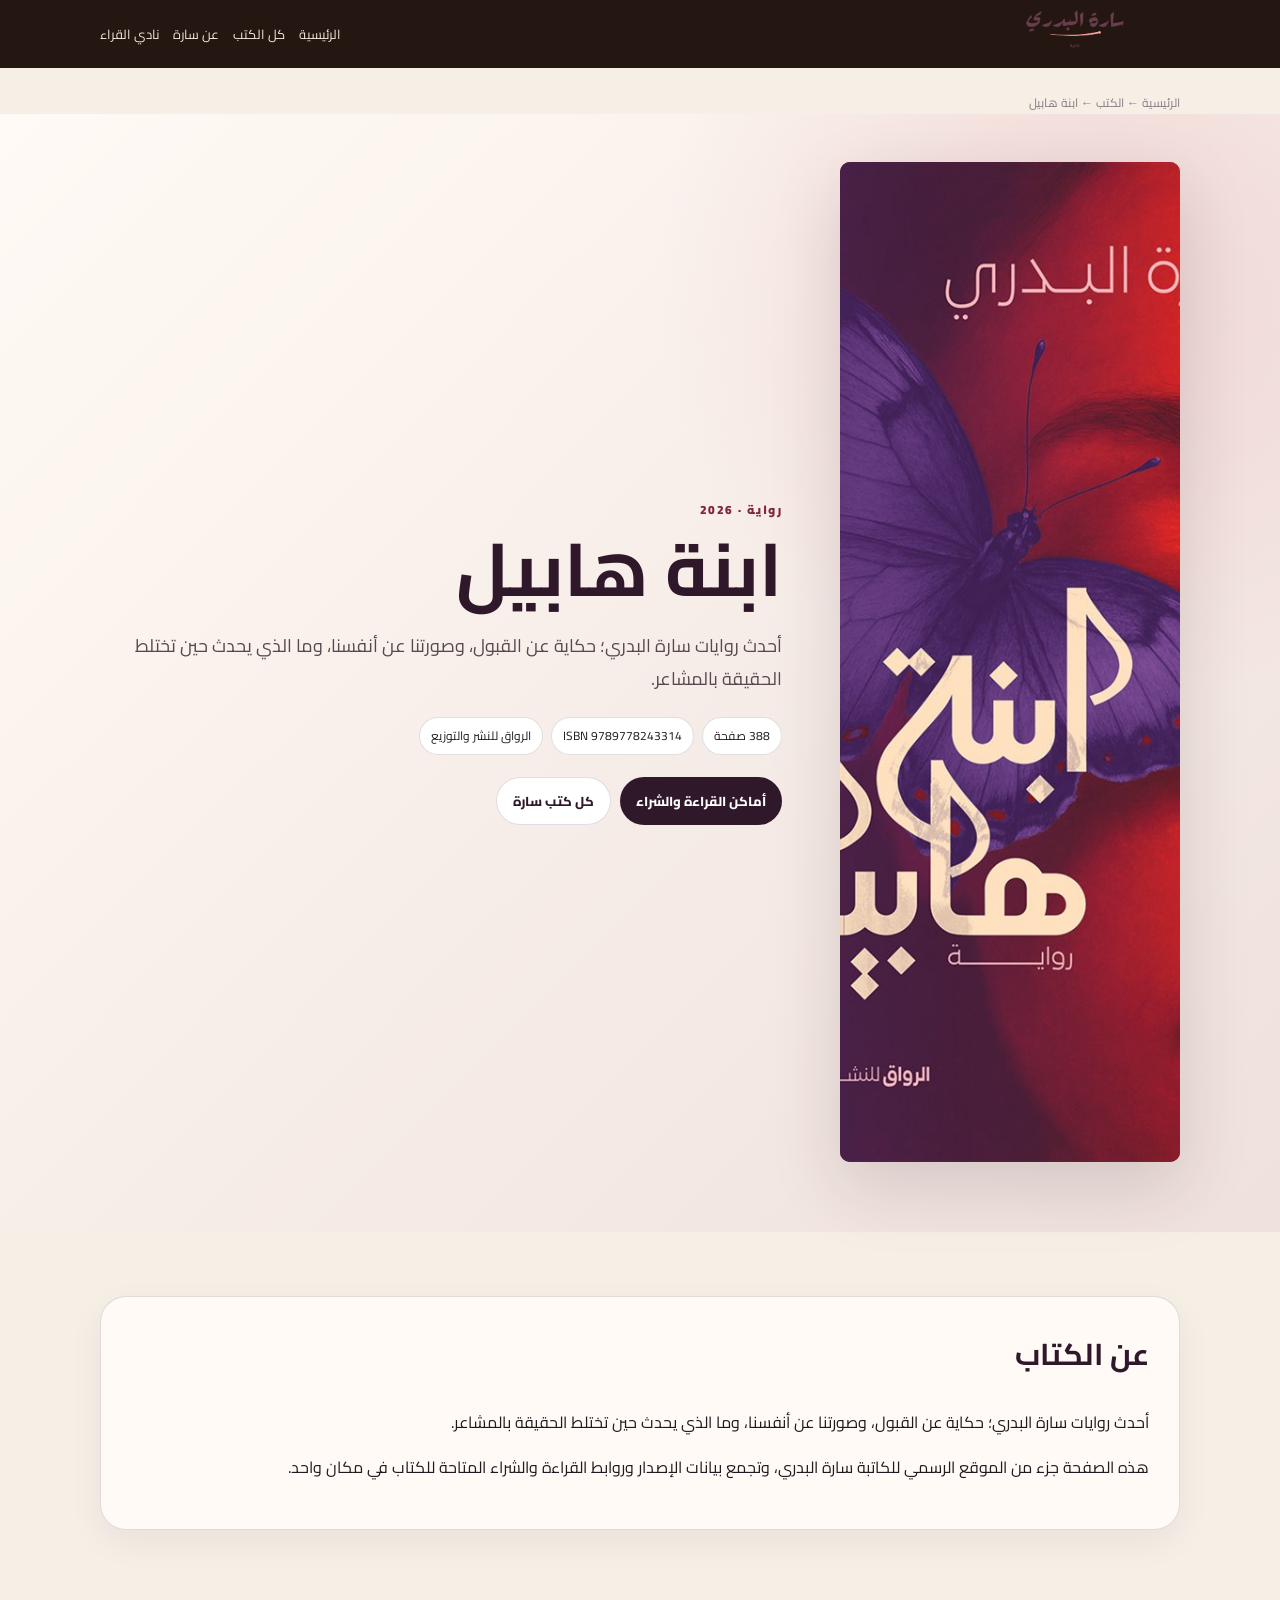
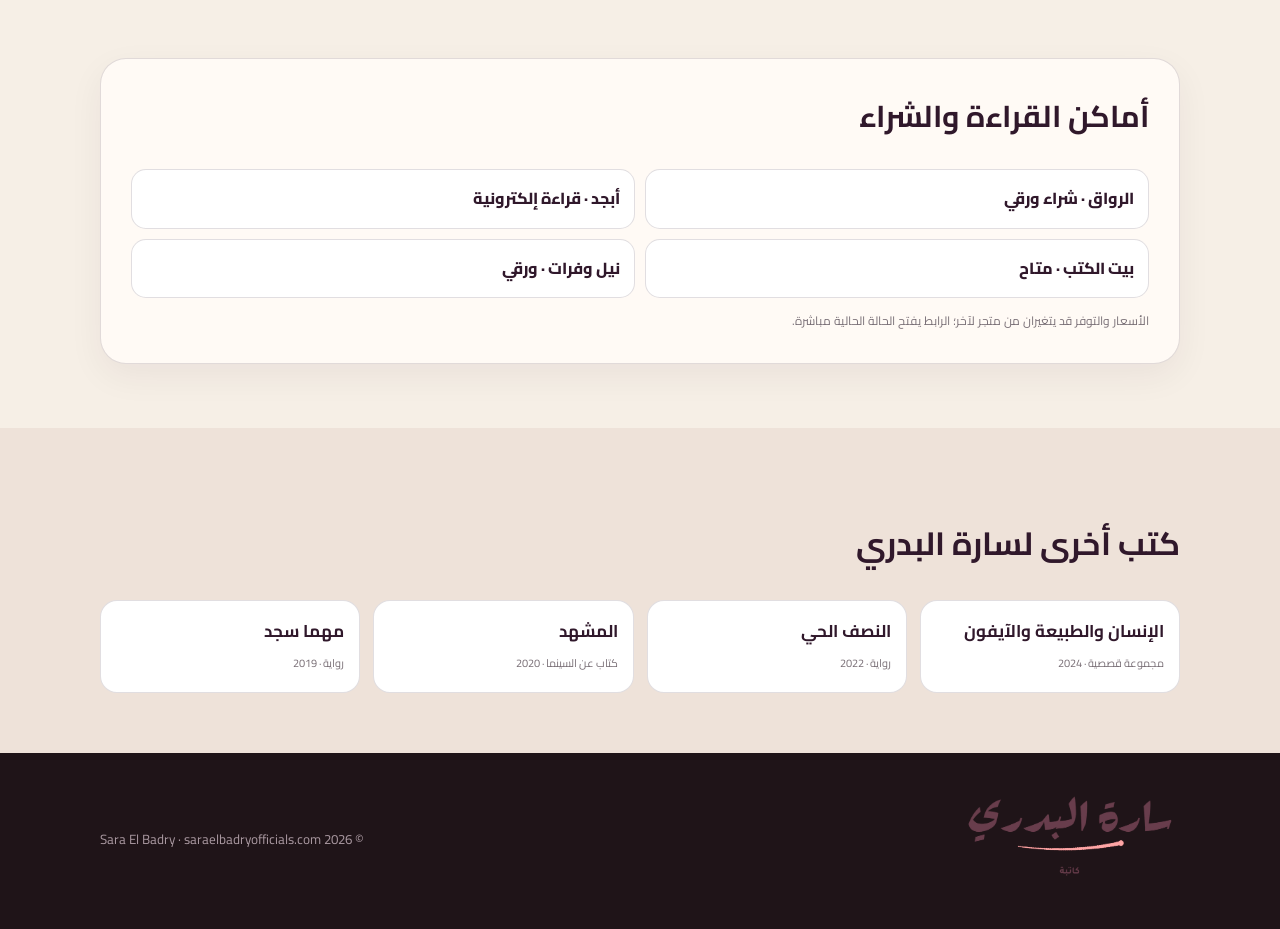
==== books/ibnat-habil/index.html @ 6eb7c905 "SEO structure v1 - book pages and metadata SEO structure v1 - book pages and metadata" ====
<!doctype html>
<html lang="ar" dir="rtl">
<head>
<meta charset="utf-8">
<meta name="viewport" content="width=device-width,initial-scale=1">
<meta name="theme-color" content="#30182b">
<meta name="robots" content="index,follow,max-image-preview:large">
<meta name="author" content="سارة البدري">
<meta name="description" content="رواية ابنة هابيل لسارة البدري، إصدار 2026. تعرّف على فكرة الرواية وبيانات الإصدار وأماكن القراءة والشراء من الموقع الرسمي للكاتبة.">
<link rel="canonical" href="https://saraelbadryofficials.com/books/ibnat-habil/">
<link rel="alternate" hreflang="ar" href="https://saraelbadryofficials.com/books/ibnat-habil/">
<link rel="icon" href="../../assets/favicon.png" type="image/png">
<meta property="og:type" content="book">
<meta property="og:locale" content="ar_AR">
<meta property="og:title" content="ابنة هابيل | سارة البدري — الموقع الرسمي">
<meta property="og:description" content="رواية ابنة هابيل لسارة البدري، إصدار 2026. تعرّف على فكرة الرواية وبيانات الإصدار وأماكن القراءة والشراء من الموقع الرسمي للكاتبة.">
<meta property="og:url" content="https://saraelbadryofficials.com/books/ibnat-habil/">
<meta property="og:site_name" content="Sara El Badry Official">
<meta property="og:image" content="https://saraelbadryofficials.com/assets/covers/ibnat-habil.jpg">
<meta name="twitter:card" content="summary_large_image">
<meta name="twitter:title" content="ابنة هابيل | سارة البدري — الموقع الرسمي">
<meta name="twitter:description" content="رواية ابنة هابيل لسارة البدري، إصدار 2026. تعرّف على فكرة الرواية وبيانات الإصدار وأماكن القراءة والشراء من الموقع الرسمي للكاتبة.">
<meta name="twitter:image" content="https://saraelbadryofficials.com/assets/covers/ibnat-habil.jpg">
<title>ابنة هابيل | سارة البدري — الموقع الرسمي</title>
<script src="../../config.js"></script>
<link rel="preconnect" href="https://fonts.googleapis.com">
<link rel="preconnect" href="https://fonts.gstatic.com" crossorigin>
<link href="https://fonts.googleapis.com/css2?family=Cairo:wght@400;500;600;700;800;900&display=swap" rel="stylesheet">
<link rel="stylesheet" href="../../assets/seo-book.css">
<script type="application/ld+json">
{
  "@context": "https://schema.org",
  "@graph": [
    {
      "@type": "Book",
      "@id": "https://saraelbadryofficials.com/books/ibnat-habil/#book",
      "name": "ابنة هابيل",
      "url": "https://saraelbadryofficials.com/books/ibnat-habil/",
      "image": "https://saraelbadryofficials.com/assets/covers/ibnat-habil.jpg",
      "inLanguage": "ar",
      "isbn": "9789778243314",
      "numberOfPages": 388,
      "datePublished": "2026",
      "description": "أحدث روايات سارة البدري؛ حكاية عن القبول، وصورتنا عن أنفسنا، وما الذي يحدث حين تختلط الحقيقة بالمشاعر.",
      "author": {
        "@type": "Person",
        "@id": "https://saraelbadryofficials.com/#sara-el-badry",
        "name": "سارة البدري"
      },
      "publisher": {
        "@type": "Organization",
        "name": "الرواق للنشر والتوزيع"
      }
    },
    {
      "@type": "BreadcrumbList",
      "itemListElement": [
        {
          "@type": "ListItem",
          "position": 1,
          "name": "سارة البدري",
          "item": "https://saraelbadryofficials.com/"
        },
        {
          "@type": "ListItem",
          "position": 2,
          "name": "الكتب",
          "item": "https://saraelbadryofficials.com/#books"
        },
        {
          "@type": "ListItem",
          "position": 3,
          "name": "ابنة هابيل",
          "item": "https://saraelbadryofficials.com/books/ibnat-habil/"
        }
      ]
    }
  ]
}
</script>
</head>
<body data-book-id="ibnat-habil" data-book-name="ابنة هابيل" data-book-year="2026" data-book-type="رواية">
<header class="top">
  <div class="container nav">
    <a href="../../"><img src="../../assets/logo.png" alt="سارة البدري"></a>
    <nav class="nav-links" aria-label="التنقل">
      <a href="../../">الرئيسية</a>
      <a href="../../#books">كل الكتب</a>
      <a href="../../#about">عن سارة</a>
      <a href="../../#club">نادي القراء</a>
    </nav>
  </div>
</header>

<div class="container crumbs"><a href="../../">الرئيسية</a> ← <a href="../../#books">الكتب</a> ← ابنة هابيل</div>

<main>
<section class="hero">
  <div class="container hero-grid">
    <div class="cover"><img src="../../assets/covers/ibnat-habil.jpg" alt="غلاف ابنة هابيل" width="720" height="1000"></div>
    <div>
      <div class="kicker">رواية · 2026</div>
      <h1>ابنة هابيل</h1>
      <p class="lead">أحدث روايات سارة البدري؛ حكاية عن القبول، وصورتنا عن أنفسنا، وما الذي يحدث حين تختلط الحقيقة بالمشاعر.</p>
      <div class="chips">
        <span class="chip">388 صفحة</span>
        <span class="chip">ISBN 9789778243314</span>
        <span class="chip">الرواق للنشر والتوزيع</span>
      </div>
      <div class="actions">
        <a class="btn primary" href="#buy">أماكن القراءة والشراء</a>
        <a class="btn secondary" href="../../#books">كل كتب سارة</a>
      </div>
    </div>
  </div>
</section>

<section class="content">
  <div class="container">
    <article class="panel">
      <h2>عن الكتاب</h2>
      <p>أحدث روايات سارة البدري؛ حكاية عن القبول، وصورتنا عن أنفسنا، وما الذي يحدث حين تختلط الحقيقة بالمشاعر.</p>
      <p>هذه الصفحة جزء من الموقع الرسمي للكاتبة سارة البدري، وتجمع بيانات الإصدار وروابط القراءة والشراء المتاحة للكتاب في مكان واحد.</p>
    </article>
  </div>
</section>

<section class="content" id="buy">
  <div class="container">
    <div class="panel">
      <h2>أماكن القراءة والشراء</h2>
      <div class="buy-grid">
        <a class="buy-link" href="https://alrewaqpublishing.com/product/%D8%A7%D8%A8%D9%86%D8%A9-%D9%87%D8%A7%D8%A8%D9%8A%D9%84/" target="_blank" rel="noopener" data-buy-channel="الرواق · شراء ورقي">الرواق · شراء ورقي</a>
<a class="buy-link" href="https://www.abjjad.com/book/1034086383618/%D8%A7%D8%A8%D9%86%D8%A9-%D9%87%D8%A7%D8%A8%D9%8A%D9%84/1033785737218" target="_blank" rel="noopener" data-buy-channel="أبجد · قراءة إلكترونية">أبجد · قراءة إلكترونية</a>
<a class="buy-link" href="https://www.thebookhome.com/product/index/79127/%D8%A7%D8%A8%D9%86%D8%A9-%D9%87%D8%A7%D8%A8%D9%8A%D9%84" target="_blank" rel="noopener" data-buy-channel="بيت الكتب · متاح">بيت الكتب · متاح</a>
<a class="buy-link" href="https://www.neelwafurat.com/itempage.aspx?id=egb320247-5341404&amp;search=books" target="_blank" rel="noopener" data-buy-channel="نيل وفرات · ورقي">نيل وفرات · ورقي</a>
      </div>
      <p style="font-size:12px;color:#796f76;margin-bottom:0">الأسعار والتوفر قد يتغيران من متجر لآخر؛ الرابط يفتح الحالة الحالية مباشرة.</p>
    </div>
  </div>
</section>

<section class="related">
  <div class="container">
    <h2>كتب أخرى لسارة البدري</h2>
    <div class="related-grid">
      <a class="related-card" href="../insan-tabia-iphone/"><b>الإنسان والطبيعة والآيفون</b><span>مجموعة قصصية · 2024</span></a>
<a class="related-card" href="../nesf-hay/"><b>النصف الحي</b><span>رواية · 2022</span></a>
<a class="related-card" href="../al-mashhad/"><b>المشهد</b><span>كتاب عن السينما · 2020</span></a>
<a class="related-card" href="../mahma-sajad/"><b>مهما سجد</b><span>رواية · 2019</span></a>
    </div>
  </div>
</section>
</main>

<footer>
  <div class="container footer">
    <a href="../../"><img src="../../assets/logo.png" alt="سارة البدري"></a>
    <small>© 2026 Sara El Badry · saraelbadryofficials.com</small>
  </div>
</footer>
<script src="../../assets/seo-book.js"></script>
</body>
</html>
---- assets/seo-book.css ----
:root{
 --ink:#20191f;--cream:#f6efe6;--cream2:#fffaf5;--plum:#30182b;--wine:#7f263d;
 --rose:#c33c52;--gold:#c9a768;--muted:#796f76;--line:rgba(48,24,43,.14);
 --shadow:0 25px 70px rgba(48,24,43,.15)
}
*{box-sizing:border-box}
html{scroll-behavior:smooth}
body{margin:0;background:var(--cream);color:var(--ink);font-family:'Cairo',Tahoma,Arial,sans-serif;line-height:1.85}
a{color:inherit;text-decoration:none}
img{max-width:100%}
.container{width:min(1080px,calc(100% - 30px));margin:auto}
.top{background:#241610;color:#fff}
.nav{min-height:68px;display:flex;align-items:center;justify-content:space-between;gap:18px}
.nav img{width:210px;max-height:46px;object-fit:contain;filter:brightness(1.8)}
.nav-links{display:flex;gap:14px;flex-wrap:wrap;font-size:13px}
.nav-links a{color:#f5e9dc}
.crumbs{font-size:12px;color:#8a7a84;padding:24px 0 0}
.hero{padding:48px 0 70px;background:
 radial-gradient(circle at 85% 15%,rgba(195,60,82,.13),transparent 30%),
 linear-gradient(135deg,#fffaf5,#efe1dc)}
.hero-grid{display:grid;grid-template-columns:340px 1fr;gap:58px;align-items:center}
.cover{border-radius:10px;overflow:hidden;box-shadow:var(--shadow);background:#5d2947}
.cover img{width:100%;display:block;aspect-ratio:.72;object-fit:cover}
.kicker{font-size:12px;color:var(--wine);font-weight:900;letter-spacing:.12em}
h1{font-size:clamp(42px,7vw,74px);line-height:1.1;color:var(--plum);margin:8px 0 15px}
.lead{font-size:18px;color:#554950;max-width:680px}
.chips{display:flex;gap:8px;flex-wrap:wrap;margin:22px 0}
.chip{border:1px solid var(--line);background:#fff;padding:7px 11px;border-radius:999px;font-size:12px}
.actions{display:flex;gap:9px;flex-wrap:wrap;margin-top:22px}
.btn{display:inline-flex;align-items:center;justify-content:center;padding:11px 16px;border-radius:999px;font-weight:800;font-size:13px}
.primary{background:var(--plum);color:#fff}
.secondary{background:#fff;border:1px solid var(--line);color:var(--plum)}
main section.content{padding:64px 0}
.panel{background:#fffaf5;border:1px solid var(--line);border-radius:26px;padding:30px;box-shadow:0 12px 35px rgba(48,24,43,.06)}
.panel h2{font-size:30px;color:var(--plum);margin-top:0}
.buy-grid{display:grid;grid-template-columns:repeat(2,1fr);gap:10px}
.buy-link{border:1px solid var(--line);background:#fff;padding:14px;border-radius:15px;font-weight:800;color:var(--plum)}
.buy-link:hover{transform:translateY(-2px)}
.related{padding:60px 0;background:#eee2d9}
.related h2{color:var(--plum);font-size:32px}
.related-grid{display:grid;grid-template-columns:repeat(4,1fr);gap:13px}
.related-card{background:#fff;border:1px solid var(--line);border-radius:17px;padding:15px}
.related-card b{display:block;color:var(--plum);font-size:17px}
.related-card span{font-size:11px;color:var(--muted)}
footer{background:#1f1418;color:#eee1e6;padding:35px 0}
.footer{display:flex;align-items:center;justify-content:space-between;gap:22px;flex-wrap:wrap}
.footer img{width:220px;filter:brightness(1.8)}
.footer small{color:#a998a0}
@media(max-width:820px){
 .hero-grid{grid-template-columns:1fr}.cover{width:min(300px,80%);margin:auto}
 .related-grid{grid-template-columns:1fr 1fr}.buy-grid{grid-template-columns:1fr}
}
@media(max-width:520px){
 .nav{align-items:flex-start;padding:12px 0}.nav-links{justify-content:flex-end}
 .related-grid{grid-template-columns:1fr}
 .hero{padding-top:30px}.panel{padding:22px}
}
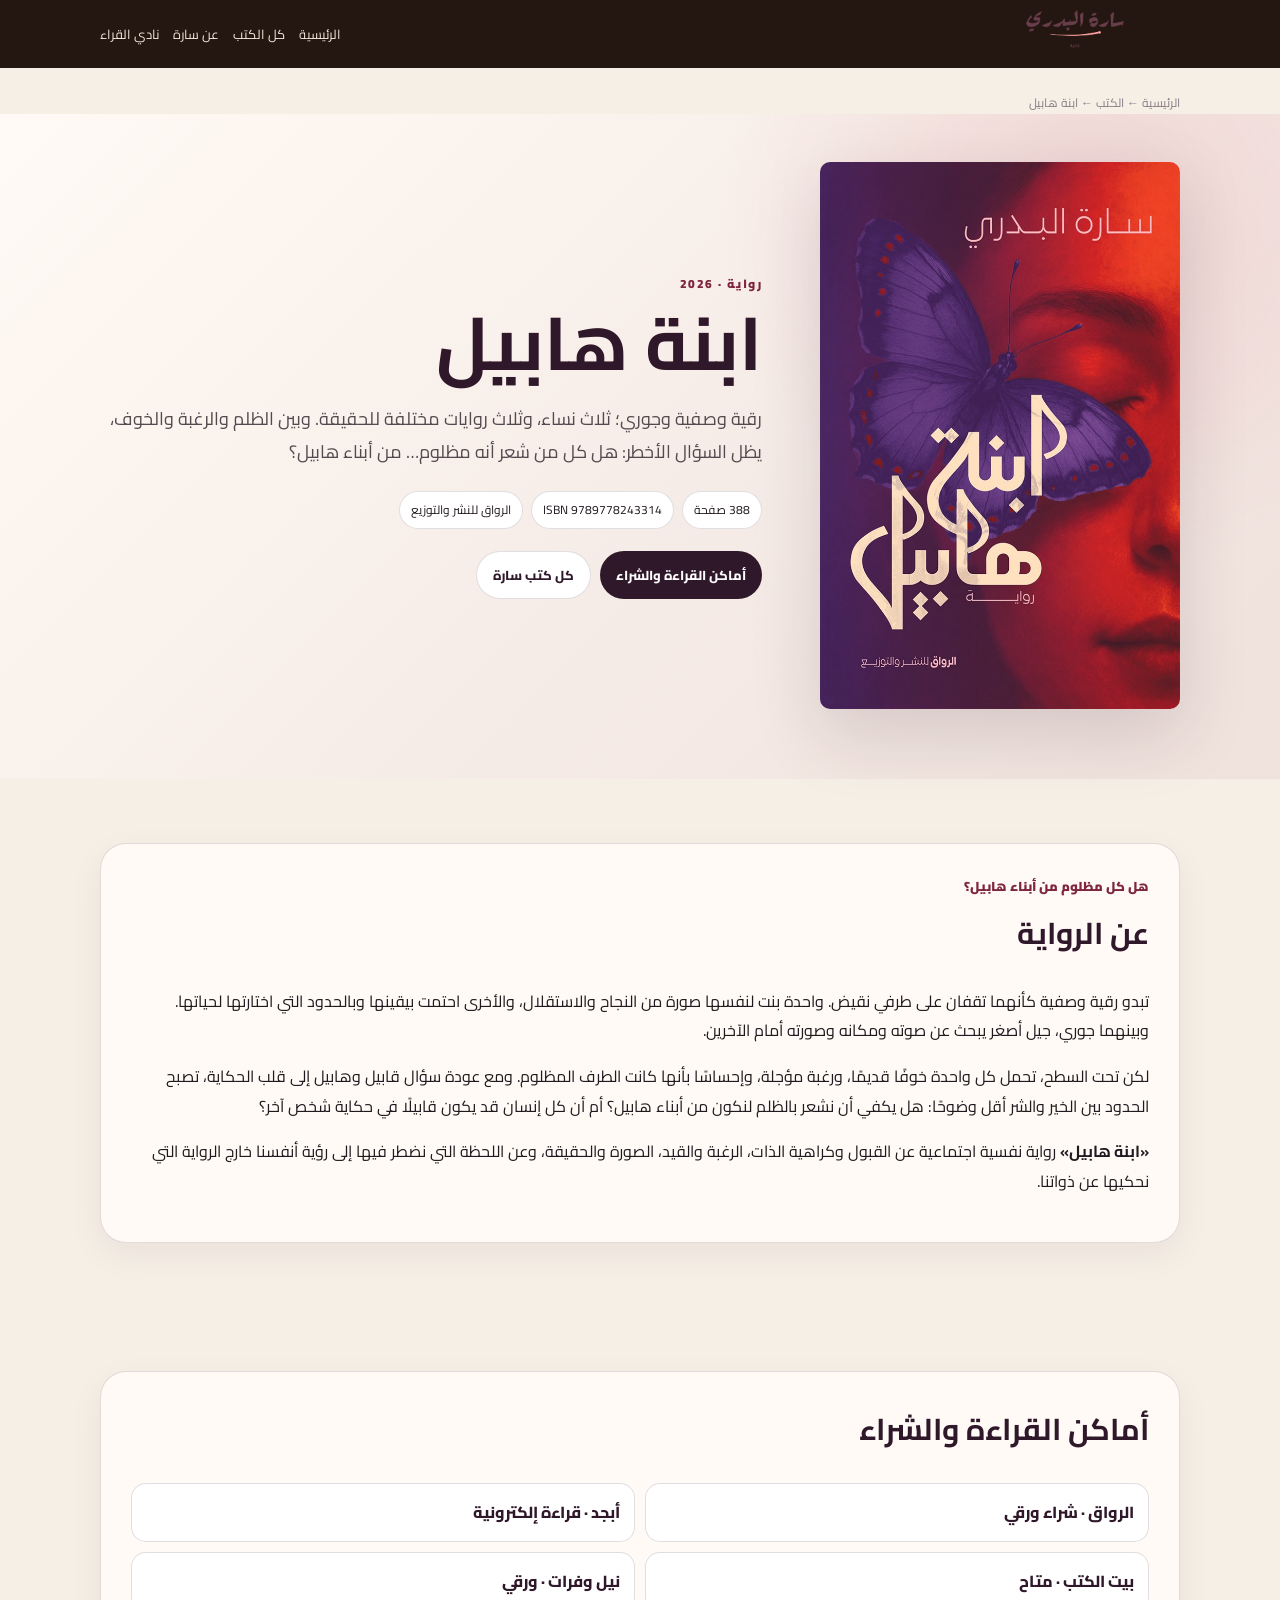
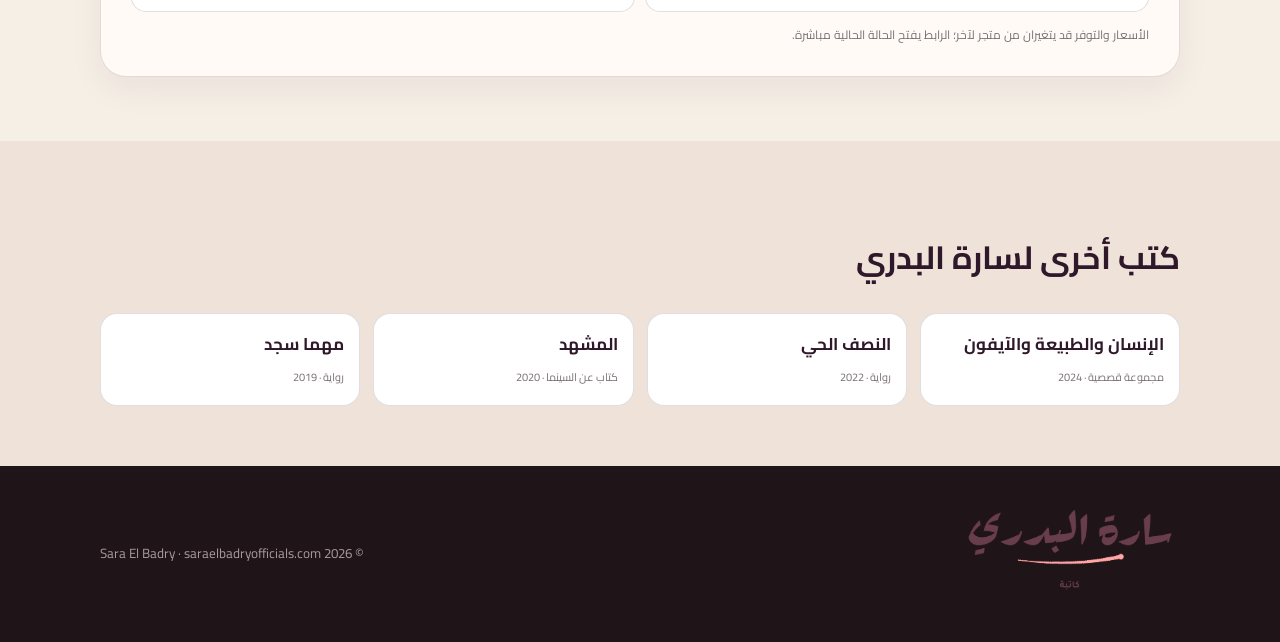
==== commit 9fd05fdf: "Fix full book cover and Ibnat Habil marketing copy" ====
--- a/books/ibnat-habil/index.html
+++ b/books/ibnat-habil/index.html
@@ -6,20 +6,20 @@
 <meta name="theme-color" content="#30182b">
 <meta name="robots" content="index,follow,max-image-preview:large">
 <meta name="author" content="سارة البدري">
-<meta name="description" content="رواية ابنة هابيل لسارة البدري، إصدار 2026. تعرّف على فكرة الرواية وبيانات الإصدار وأماكن القراءة والشراء من الموقع الرسمي للكاتبة.">
+<meta name="description" content="رواية ابنة هابيل لسارة البدري، إصدار 2026. رواية نفسية اجتماعية عن الظلم والرغبة والقيود والصورة التي نصنعها عن أنفسنا، مع بيانات الإصدار وأماكن القراءة والشراء.">
 <link rel="canonical" href="https://saraelbadryofficials.com/books/ibnat-habil/">
 <link rel="alternate" hreflang="ar" href="https://saraelbadryofficials.com/books/ibnat-habil/">
 <link rel="icon" href="../../assets/favicon.png" type="image/png">
 <meta property="og:type" content="book">
 <meta property="og:locale" content="ar_AR">
 <meta property="og:title" content="ابنة هابيل | سارة البدري — الموقع الرسمي">
-<meta property="og:description" content="رواية ابنة هابيل لسارة البدري، إصدار 2026. تعرّف على فكرة الرواية وبيانات الإصدار وأماكن القراءة والشراء من الموقع الرسمي للكاتبة.">
+<meta property="og:description" content="رواية ابنة هابيل لسارة البدري، إصدار 2026. رواية نفسية اجتماعية عن الظلم والرغبة والقيود والصورة التي نصنعها عن أنفسنا، مع بيانات الإصدار وأماكن القراءة والشراء.">
 <meta property="og:url" content="https://saraelbadryofficials.com/books/ibnat-habil/">
 <meta property="og:site_name" content="Sara El Badry Official">
 <meta property="og:image" content="https://saraelbadryofficials.com/assets/covers/ibnat-habil.jpg">
 <meta name="twitter:card" content="summary_large_image">
 <meta name="twitter:title" content="ابنة هابيل | سارة البدري — الموقع الرسمي">
-<meta name="twitter:description" content="رواية ابنة هابيل لسارة البدري، إصدار 2026. تعرّف على فكرة الرواية وبيانات الإصدار وأماكن القراءة والشراء من الموقع الرسمي للكاتبة.">
+<meta name="twitter:description" content="رواية ابنة هابيل لسارة البدري، إصدار 2026. رواية نفسية اجتماعية عن الظلم والرغبة والقيود والصورة التي نصنعها عن أنفسنا، مع بيانات الإصدار وأماكن القراءة والشراء.">
 <meta name="twitter:image" content="https://saraelbadryofficials.com/assets/covers/ibnat-habil.jpg">
 <title>ابنة هابيل | سارة البدري — الموقع الرسمي</title>
 <script src="../../config.js"></script>
@@ -41,7 +41,7 @@
       "isbn": "9789778243314",
       "numberOfPages": 388,
       "datePublished": "2026",
-      "description": "أحدث روايات سارة البدري؛ حكاية عن القبول، وصورتنا عن أنفسنا، وما الذي يحدث حين تختلط الحقيقة بالمشاعر.",
+      "description": "رواية نفسية اجتماعية عن رقية وصفية وجوري، وعن الظلم والرغبة والقيود والصورة التي نصنعها عن أنفسنا، والسؤال الفاصل بين أن نكون من أبناء هابيل أو قابيل في حكاية شخص آخر.",
       "author": {
         "@type": "Person",
         "@id": "https://saraelbadryofficials.com/#sara-el-badry",
@@ -101,7 +101,7 @@
     <div>
       <div class="kicker">رواية · 2026</div>
       <h1>ابنة هابيل</h1>
-      <p class="lead">أحدث روايات سارة البدري؛ حكاية عن القبول، وصورتنا عن أنفسنا، وما الذي يحدث حين تختلط الحقيقة بالمشاعر.</p>
+      <p class="lead">رقية وصفية وجوري؛ ثلاث نساء، وثلاث روايات مختلفة للحقيقة. وبين الظلم والرغبة والخوف، يظل السؤال الأخطر: هل كل من شعر أنه مظلوم… من أبناء هابيل؟</p>
       <div class="chips">
         <span class="chip">388 صفحة</span>
         <span class="chip">ISBN 9789778243314</span>
@@ -118,9 +118,11 @@
 <section class="content">
   <div class="container">
     <article class="panel">
-      <h2>عن الكتاب</h2>
-      <p>أحدث روايات سارة البدري؛ حكاية عن القبول، وصورتنا عن أنفسنا، وما الذي يحدث حين تختلط الحقيقة بالمشاعر.</p>
-      <p>هذه الصفحة جزء من الموقع الرسمي للكاتبة سارة البدري، وتجمع بيانات الإصدار وروابط القراءة والشراء المتاحة للكتاب في مكان واحد.</p>
+      <div style="font-size:13px;font-weight:900;color:#7f263d;margin-bottom:8px">هل كل مظلوم من أبناء هابيل؟</div>
+      <h2>عن الرواية</h2>
+      <p>تبدو رقية وصفية كأنهما تقفان على طرفي نقيض. واحدة بنت لنفسها صورة من النجاح والاستقلال، والأخرى احتمت بيقينها وبالحدود التي اختارتها لحياتها. وبينهما جوري، جيل أصغر يبحث عن صوته ومكانه وصورته أمام الآخرين.</p>
+      <p>لكن تحت السطح، تحمل كل واحدة خوفًا قديمًا، ورغبة مؤجلة، وإحساسًا بأنها كانت الطرف المظلوم. ومع عودة سؤال قابيل وهابيل إلى قلب الحكاية، تصبح الحدود بين الخير والشر أقل وضوحًا: هل يكفي أن نشعر بالظلم لنكون من أبناء هابيل؟ أم أن كل إنسان قد يكون قابيلًا في حكاية شخص آخر؟</p>
+      <p><strong>«ابنة هابيل»</strong> رواية نفسية اجتماعية عن القبول وكراهية الذات، الرغبة والقيد، الصورة والحقيقة، وعن اللحظة التي نضطر فيها إلى رؤية أنفسنا خارج الرواية التي نحكيها عن ذواتنا.</p>
     </article>
   </div>
 </section>
--- a/assets/seo-book.css
+++ b/assets/seo-book.css
@@ -18,9 +18,9 @@
 .hero{padding:48px 0 70px;background:
  radial-gradient(circle at 85% 15%,rgba(195,60,82,.13),transparent 30%),
  linear-gradient(135deg,#fffaf5,#efe1dc)}
-.hero-grid{display:grid;grid-template-columns:340px 1fr;gap:58px;align-items:center}
-.cover{border-radius:10px;overflow:hidden;box-shadow:var(--shadow);background:#5d2947}
-.cover img{width:100%;display:block;aspect-ratio:.72;object-fit:cover}
+.hero-grid{display:grid;grid-template-columns:minmax(280px,360px) 1fr;gap:58px;align-items:center}
+.cover{border-radius:10px;overflow:hidden;box-shadow:var(--shadow);background:transparent;display:flex;align-items:center;justify-content:center}
+.cover img{width:100%;height:auto;display:block;object-fit:contain;aspect-ratio:auto}
 .kicker{font-size:12px;color:var(--wine);font-weight:900;letter-spacing:.12em}
 h1{font-size:clamp(42px,7vw,74px);line-height:1.1;color:var(--plum);margin:8px 0 15px}
 .lead{font-size:18px;color:#554950;max-width:680px}
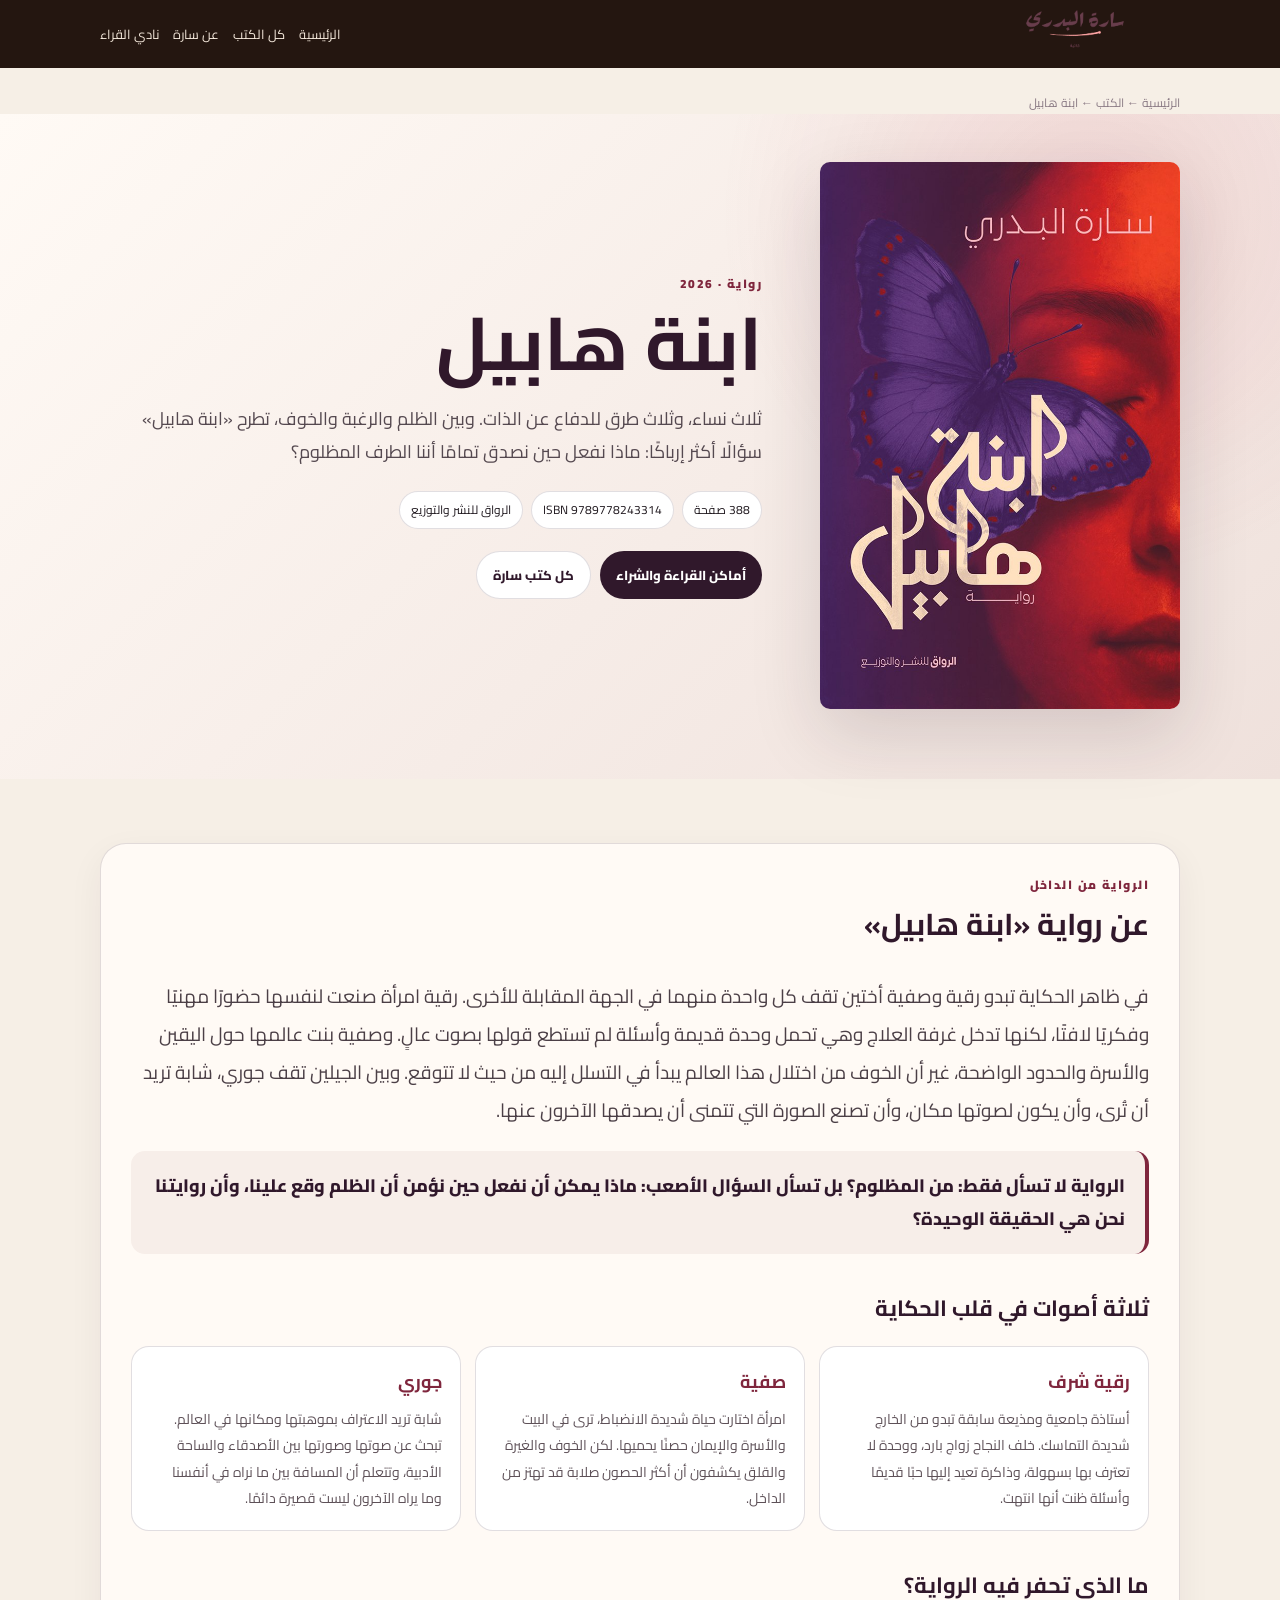
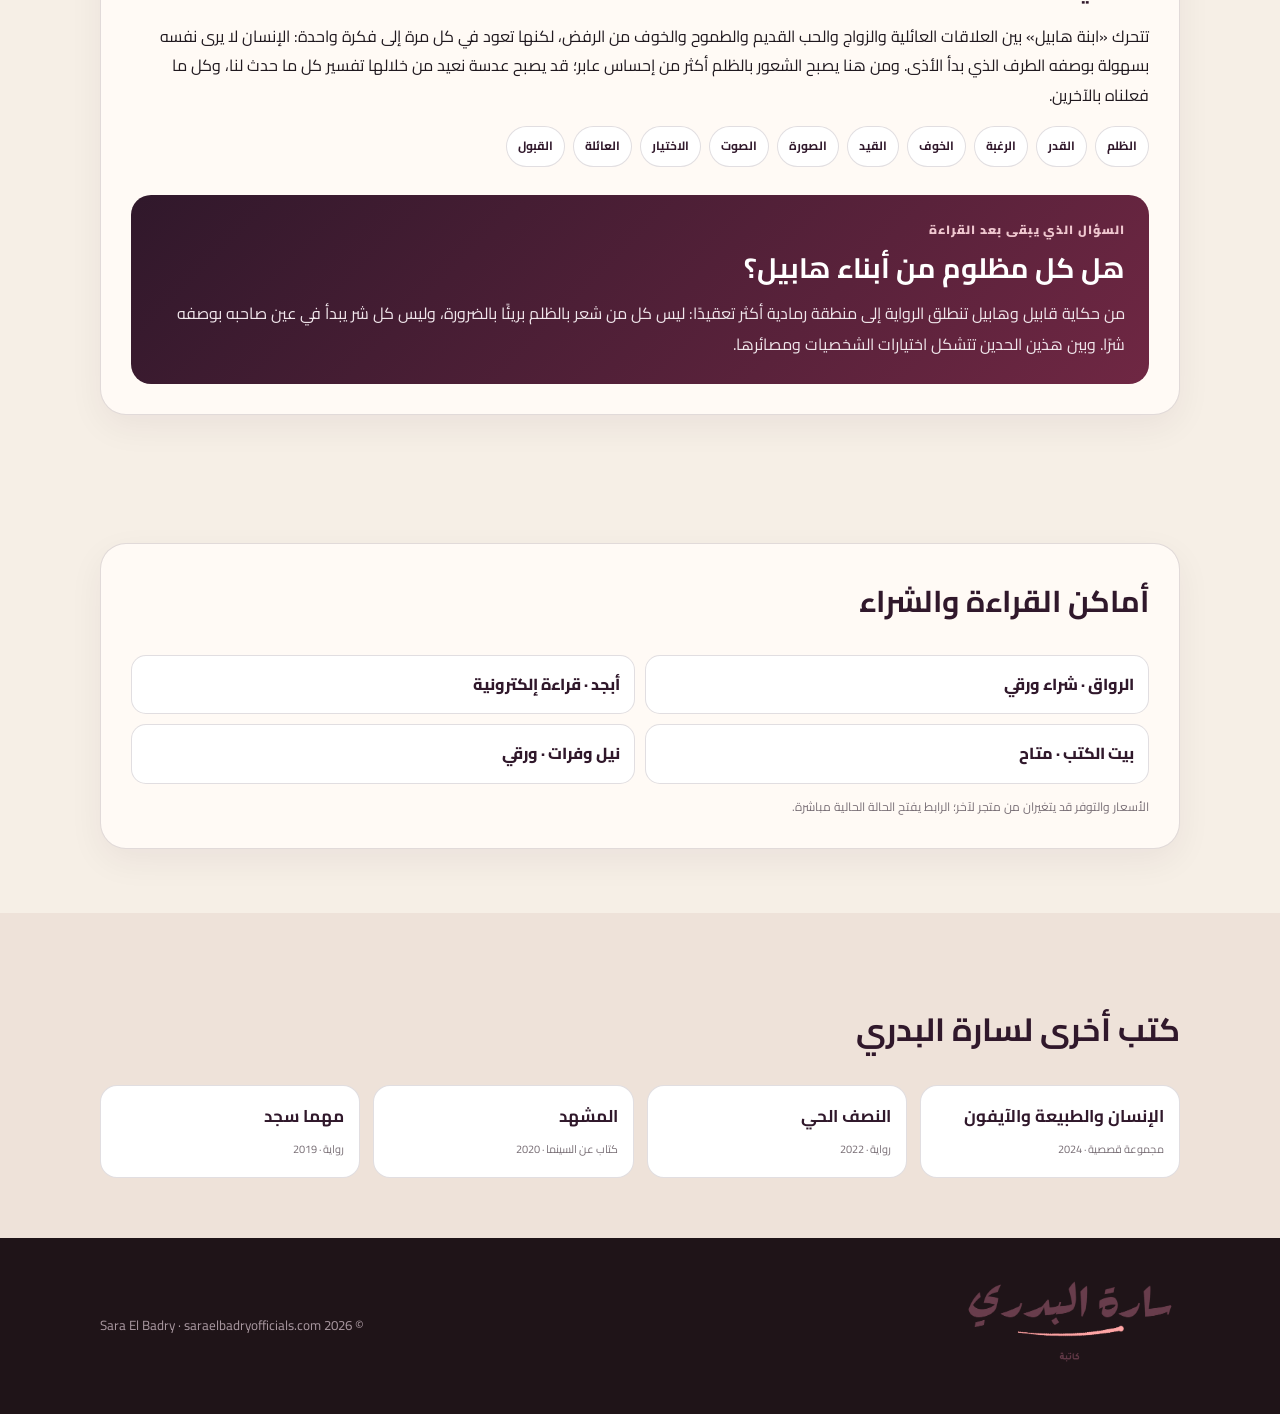
==== commit 644ece7c: "Enrich Ibnat Habil book page" ====
--- a/books/ibnat-habil/index.html
+++ b/books/ibnat-habil/index.html
@@ -6,7 +6,7 @@
 <meta name="theme-color" content="#30182b">
 <meta name="robots" content="index,follow,max-image-preview:large">
 <meta name="author" content="سارة البدري">
-<meta name="description" content="رواية ابنة هابيل لسارة البدري، إصدار 2026. رواية نفسية اجتماعية عن الظلم والرغبة والقيود والصورة التي نصنعها عن أنفسنا، مع بيانات الإصدار وأماكن القراءة والشراء.">
+<meta name="description" content="رواية ابنة هابيل لسارة البدري، إصدار 2026. رواية نفسية اجتماعية تتقاطع فيها حكايات رقية وصفية وجوري حول الظلم والرغبة والخوف والاختيار والصورة التي نصنعها عن أنفسنا.">
 <link rel="canonical" href="https://saraelbadryofficials.com/books/ibnat-habil/">
 <link rel="alternate" hreflang="ar" href="https://saraelbadryofficials.com/books/ibnat-habil/">
 <link rel="icon" href="../../assets/favicon.png" type="image/png">
@@ -41,7 +41,7 @@
       "isbn": "9789778243314",
       "numberOfPages": 388,
       "datePublished": "2026",
-      "description": "رواية نفسية اجتماعية عن رقية وصفية وجوري، وعن الظلم والرغبة والقيود والصورة التي نصنعها عن أنفسنا، والسؤال الفاصل بين أن نكون من أبناء هابيل أو قابيل في حكاية شخص آخر.",
+      "description": "رواية نفسية اجتماعية لسارة البدري تتقاطع فيها حكايات رقية وصفية وجوري حول الظلم والرغبة والخوف والاختيار والصورة التي نصنعها عن أنفسنا، انطلاقًا من سؤال: هل كل مظلوم من أبناء هابيل؟",
       "author": {
         "@type": "Person",
         "@id": "https://saraelbadryofficials.com/#sara-el-badry",
@@ -101,7 +101,7 @@
     <div>
       <div class="kicker">رواية · 2026</div>
       <h1>ابنة هابيل</h1>
-      <p class="lead">رقية وصفية وجوري؛ ثلاث نساء، وثلاث روايات مختلفة للحقيقة. وبين الظلم والرغبة والخوف، يظل السؤال الأخطر: هل كل من شعر أنه مظلوم… من أبناء هابيل؟</p>
+      <p class="lead">ثلاث نساء، وثلاث طرق للدفاع عن الذات. وبين الظلم والرغبة والخوف، تطرح «ابنة هابيل» سؤالًا أكثر إرباكًا: ماذا نفعل حين نصدق تمامًا أننا الطرف المظلوم؟</p>
       <div class="chips">
         <span class="chip">388 صفحة</span>
         <span class="chip">ISBN 9789778243314</span>
@@ -118,11 +118,74 @@
 <section class="content">
   <div class="container">
     <article class="panel">
-      <div style="font-size:13px;font-weight:900;color:#7f263d;margin-bottom:8px">هل كل مظلوم من أبناء هابيل؟</div>
-      <h2>عن الرواية</h2>
-      <p>تبدو رقية وصفية كأنهما تقفان على طرفي نقيض. واحدة بنت لنفسها صورة من النجاح والاستقلال، والأخرى احتمت بيقينها وبالحدود التي اختارتها لحياتها. وبينهما جوري، جيل أصغر يبحث عن صوته ومكانه وصورته أمام الآخرين.</p>
-      <p>لكن تحت السطح، تحمل كل واحدة خوفًا قديمًا، ورغبة مؤجلة، وإحساسًا بأنها كانت الطرف المظلوم. ومع عودة سؤال قابيل وهابيل إلى قلب الحكاية، تصبح الحدود بين الخير والشر أقل وضوحًا: هل يكفي أن نشعر بالظلم لنكون من أبناء هابيل؟ أم أن كل إنسان قد يكون قابيلًا في حكاية شخص آخر؟</p>
-      <p><strong>«ابنة هابيل»</strong> رواية نفسية اجتماعية عن القبول وكراهية الذات، الرغبة والقيد، الصورة والحقيقة، وعن اللحظة التي نضطر فيها إلى رؤية أنفسنا خارج الرواية التي نحكيها عن ذواتنا.</p>
+      <div class="kicker">الرواية من الداخل</div>
+      <h2>عن رواية «ابنة هابيل»</h2>
+
+      <p class="story-intro">
+        في ظاهر الحكاية تبدو رقية وصفية أختين تقف كل واحدة منهما في الجهة المقابلة للأخرى.
+        رقية امرأة صنعت لنفسها حضورًا مهنيًا وفكريًا لافتًا، لكنها تدخل غرفة العلاج وهي تحمل وحدة قديمة وأسئلة لم تستطع قولها بصوت عالٍ.
+        وصفية بنت عالمها حول اليقين والأسرة والحدود الواضحة، غير أن الخوف من اختلال هذا العالم يبدأ في التسلل إليه من حيث لا تتوقع.
+        وبين الجيلين تقف جوري، شابة تريد أن تُرى، وأن يكون لصوتها مكان، وأن تصنع الصورة التي تتمنى أن يصدقها الآخرون عنها.
+      </p>
+
+      <div class="story-hook">
+        الرواية لا تسأل فقط: من المظلوم؟ بل تسأل السؤال الأصعب: ماذا يمكن أن نفعل حين نؤمن أن الظلم وقع علينا، وأن روايتنا نحن هي الحقيقة الوحيدة؟
+      </div>
+
+      <h3 class="story-subhead">ثلاثة أصوات في قلب الحكاية</h3>
+      <div class="character-grid">
+        <div class="character-card">
+          <b>رقية شرف</b>
+          <p>
+            أستاذة جامعية ومذيعة سابقة تبدو من الخارج شديدة التماسك. خلف النجاح زواج بارد، ووحدة لا تعترف بها بسهولة،
+            وذاكرة تعيد إليها حبًا قديمًا وأسئلة ظنت أنها انتهت.
+          </p>
+        </div>
+        <div class="character-card">
+          <b>صفية</b>
+          <p>
+            امرأة اختارت حياة شديدة الانضباط، ترى في البيت والأسرة والإيمان حصنًا يحميها. لكن الخوف والغيرة والقلق
+            يكشفون أن أكثر الحصون صلابة قد تهتز من الداخل.
+          </p>
+        </div>
+        <div class="character-card">
+          <b>جوري</b>
+          <p>
+            شابة تريد الاعتراف بموهبتها ومكانها في العالم. تبحث عن صوتها وصورتها بين الأصدقاء والساحة الأدبية،
+            وتتعلم أن المسافة بين ما نراه في أنفسنا وما يراه الآخرون ليست قصيرة دائمًا.
+          </p>
+        </div>
+      </div>
+
+      <h3 class="story-subhead">ما الذي تحفر فيه الرواية؟</h3>
+      <p>
+        تتحرك «ابنة هابيل» بين العلاقات العائلية والزواج والحب القديم والطموح والخوف من الرفض، لكنها تعود في كل مرة إلى فكرة واحدة:
+        الإنسان لا يرى نفسه بسهولة بوصفه الطرف الذي بدأ الأذى. ومن هنا يصبح الشعور بالظلم أكثر من إحساس عابر؛
+        قد يصبح عدسة نعيد من خلالها تفسير كل ما حدث لنا، وكل ما فعلناه بالآخرين.
+      </p>
+
+      <div class="theme-list" aria-label="موضوعات الرواية">
+        <span>الظلم</span>
+        <span>القدر</span>
+        <span>الرغبة</span>
+        <span>الخوف</span>
+        <span>القيد</span>
+        <span>الصورة</span>
+        <span>الصوت</span>
+        <span>الاختيار</span>
+        <span>العائلة</span>
+        <span>القبول</span>
+      </div>
+
+      <div class="question-box">
+        <div class="eyebrow">السؤال الذي يبقى بعد القراءة</div>
+        <h3>هل كل مظلوم من أبناء هابيل؟</h3>
+        <p>
+          من حكاية قابيل وهابيل تنطلق الرواية إلى منطقة رمادية أكثر تعقيدًا:
+          ليس كل من شعر بالظلم بريئًا بالضرورة، وليس كل شر يبدأ في عين صاحبه بوصفه شرًا.
+          وبين هذين الحدين تتشكل اختيارات الشخصيات ومصائرها.
+        </p>
+      </div>
     </article>
   </div>
 </section>
--- a/assets/seo-book.css
+++ b/assets/seo-book.css
@@ -55,3 +55,18 @@
  .related-grid{grid-template-columns:1fr}
  .hero{padding-top:30px}.panel{padding:22px}
 }
+
+.story-intro{font-size:19px;line-height:2;color:#4b3f46;margin:0 0 22px}
+.story-hook{margin:0 0 28px;padding:18px 20px;border-right:4px solid var(--wine);background:#f7eee9;border-radius:14px;color:var(--plum);font-weight:800;font-size:18px}
+.story-subhead{font-size:22px;color:var(--plum);margin:34px 0 14px}
+.character-grid{display:grid;grid-template-columns:repeat(3,1fr);gap:14px;margin:18px 0 8px}
+.character-card{background:#fff;border:1px solid var(--line);border-radius:18px;padding:18px}
+.character-card b{display:block;color:var(--wine);font-size:18px;margin-bottom:7px}
+.character-card p{margin:0;color:#5e5158;font-size:14px;line-height:1.9}
+.theme-list{display:flex;gap:8px;flex-wrap:wrap;margin-top:15px}
+.theme-list span{background:#fff;border:1px solid var(--line);border-radius:999px;padding:8px 11px;font-size:12px;color:var(--plum);font-weight:700}
+.question-box{margin-top:28px;padding:24px;border-radius:20px;background:linear-gradient(135deg,#30182b,#6f2743);color:#fff}
+.question-box .eyebrow{font-size:12px;font-weight:900;letter-spacing:.08em;color:#efc7cf}
+.question-box h3{font-size:28px;line-height:1.4;margin:8px 0 10px;color:#fff}
+.question-box p{margin:0;color:#f1e7ec;line-height:1.95}
+@media(max-width:820px){.character-grid{grid-template-columns:1fr}}
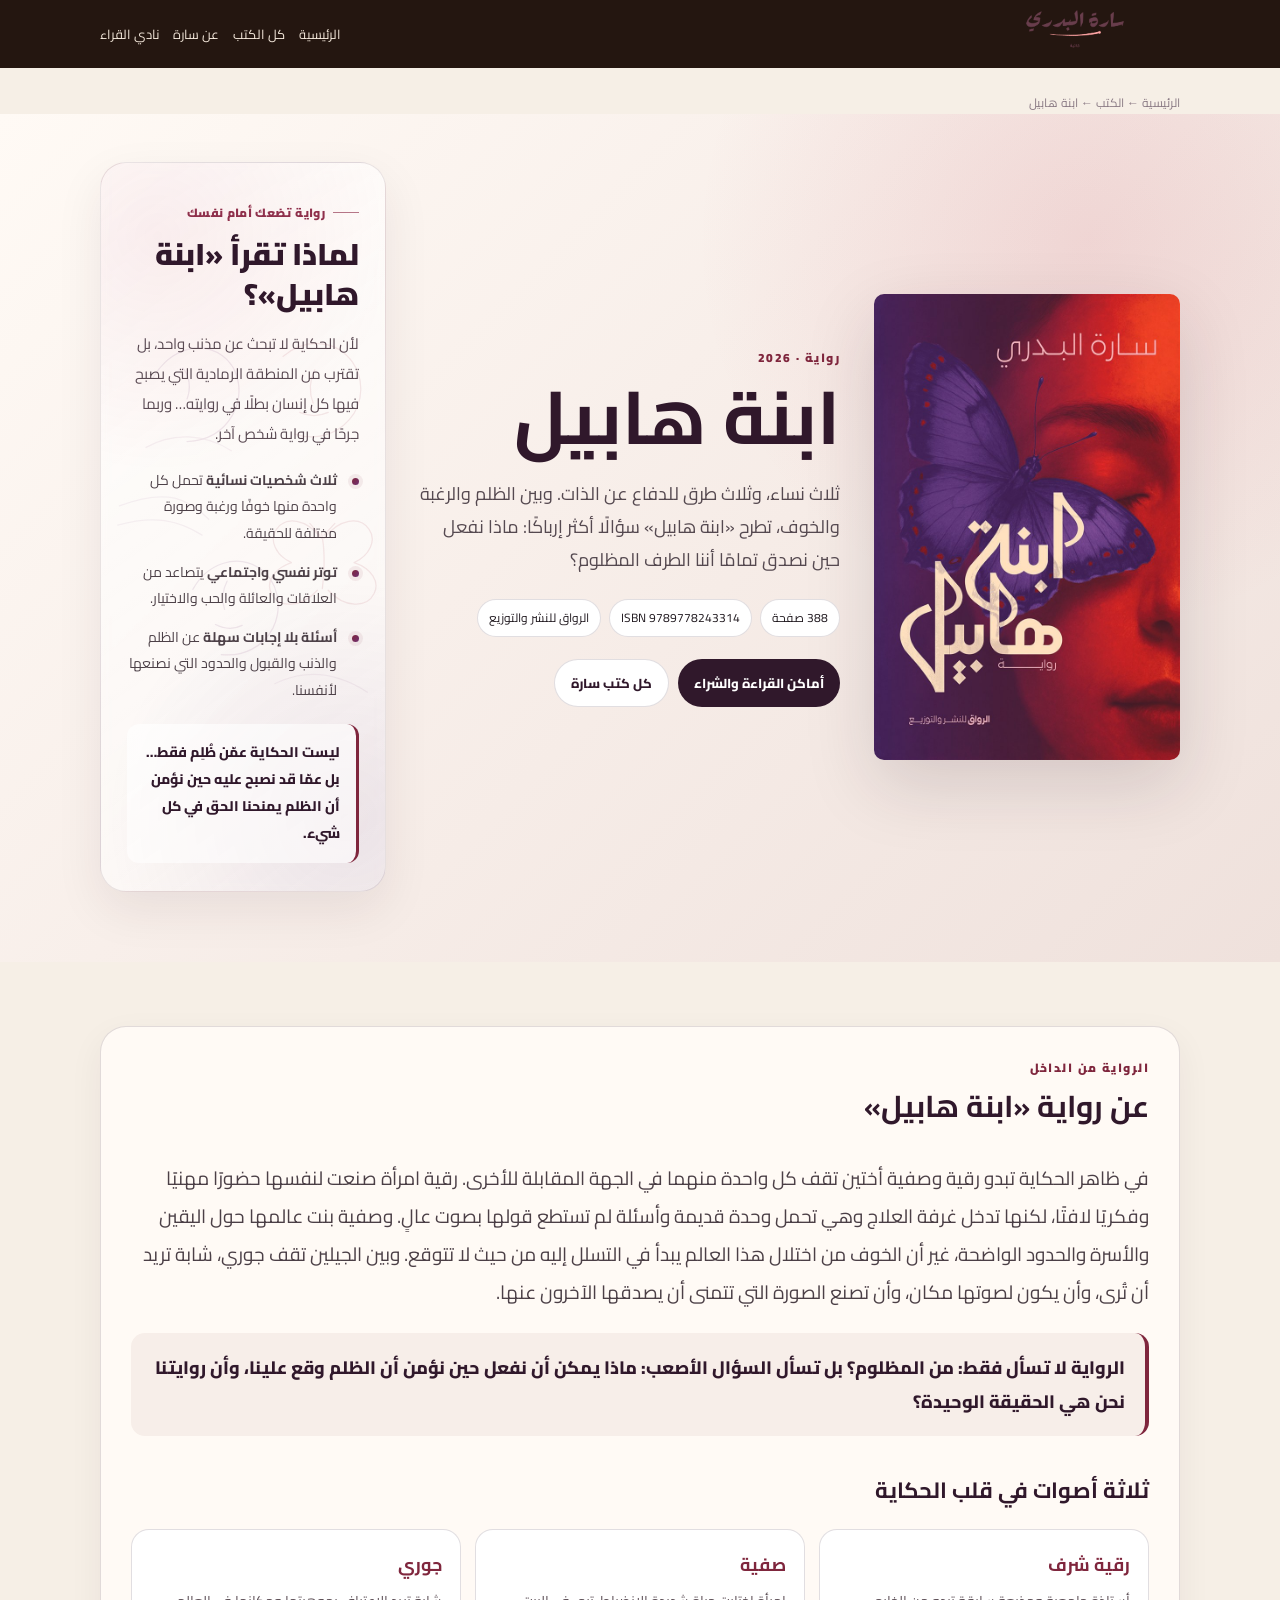
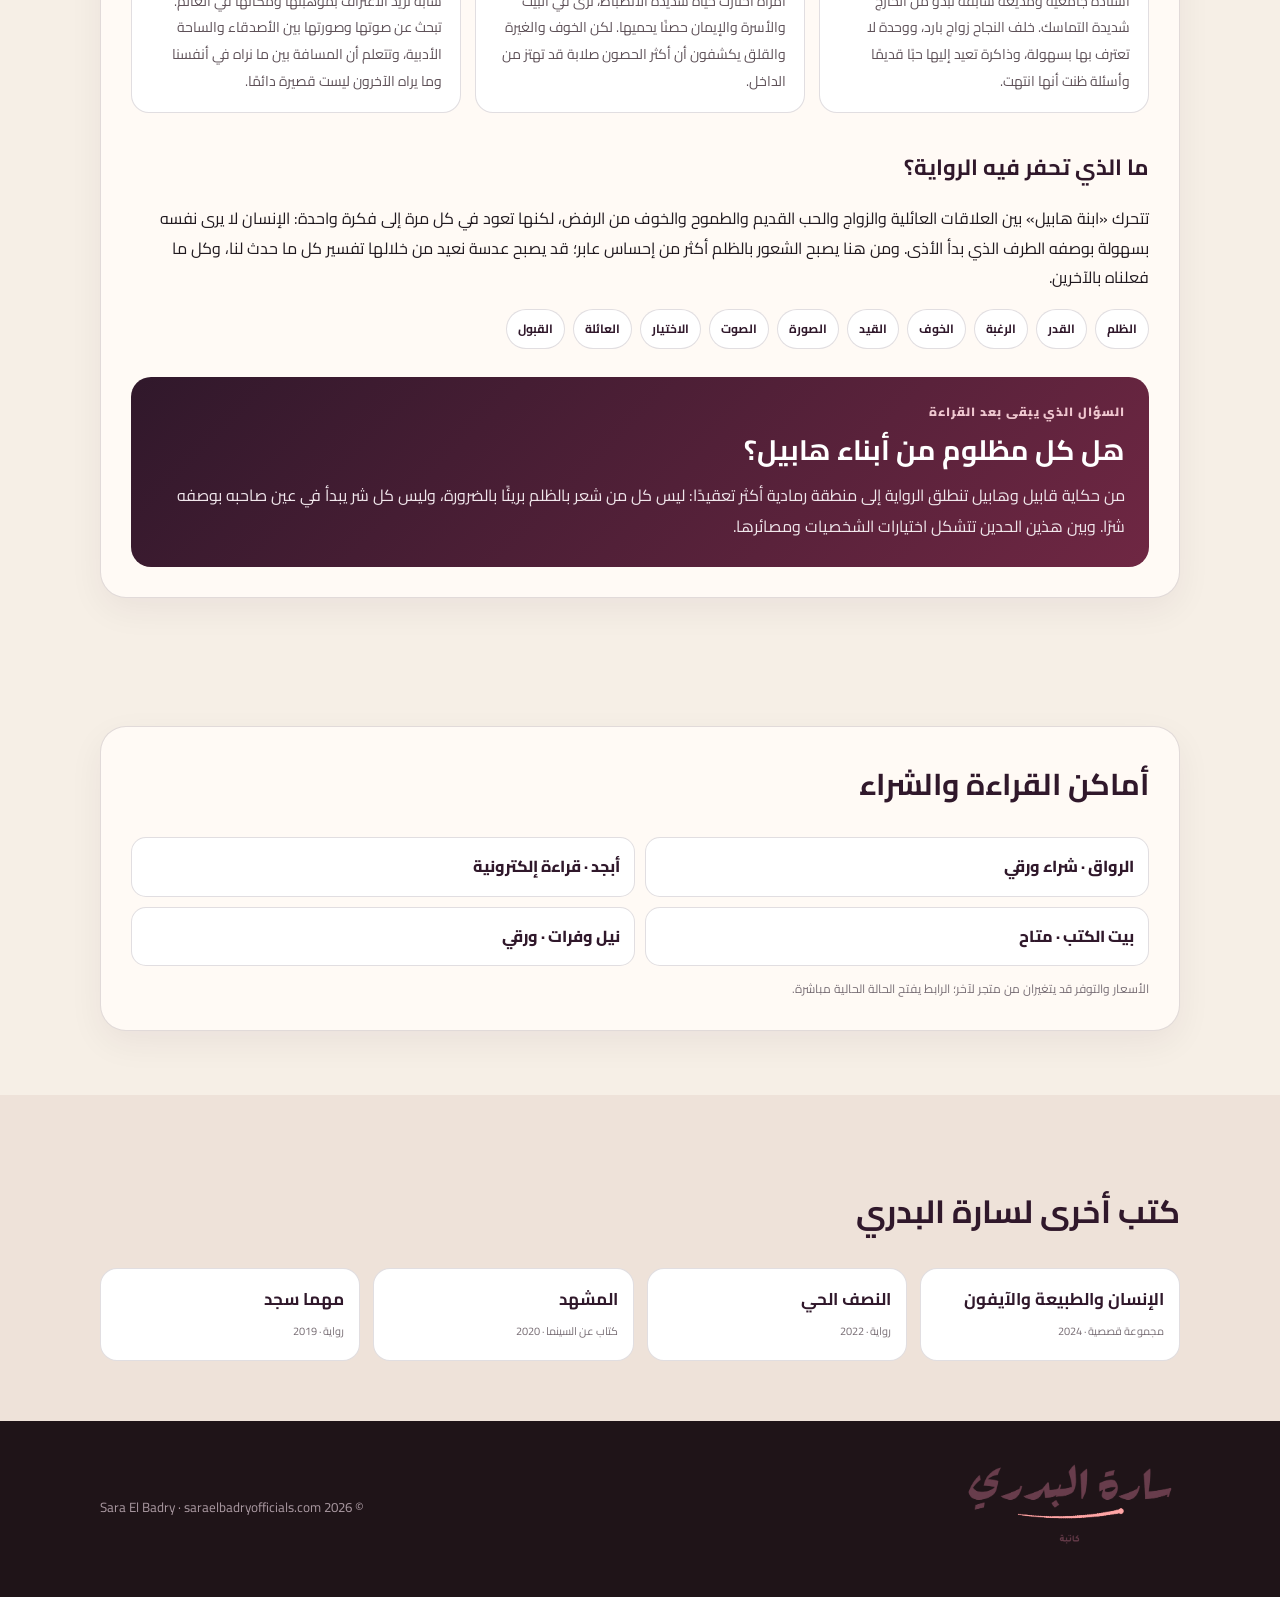
==== commit 24eec42a: "Update index.html" ====
--- a/books/ibnat-habil/index.html
+++ b/books/ibnat-habil/index.html
@@ -10,6 +10,7 @@
 <link rel="canonical" href="https://saraelbadryofficials.com/books/ibnat-habil/">
 <link rel="alternate" hreflang="ar" href="https://saraelbadryofficials.com/books/ibnat-habil/">
 <link rel="icon" href="../../assets/favicon.png" type="image/png">
+
 <meta property="og:type" content="book">
 <meta property="og:locale" content="ar_AR">
 <meta property="og:title" content="ابنة هابيل | سارة البدري — الموقع الرسمي">
@@ -17,16 +18,204 @@
 <meta property="og:url" content="https://saraelbadryofficials.com/books/ibnat-habil/">
 <meta property="og:site_name" content="Sara El Badry Official">
 <meta property="og:image" content="https://saraelbadryofficials.com/assets/covers/ibnat-habil.jpg">
+
 <meta name="twitter:card" content="summary_large_image">
 <meta name="twitter:title" content="ابنة هابيل | سارة البدري — الموقع الرسمي">
 <meta name="twitter:description" content="رواية ابنة هابيل لسارة البدري، إصدار 2026. رواية نفسية اجتماعية عن الظلم والرغبة والقيود والصورة التي نصنعها عن أنفسنا، مع بيانات الإصدار وأماكن القراءة والشراء.">
 <meta name="twitter:image" content="https://saraelbadryofficials.com/assets/covers/ibnat-habil.jpg">
+
 <title>ابنة هابيل | سارة البدري — الموقع الرسمي</title>
+
 <script src="../../config.js"></script>
+
 <link rel="preconnect" href="https://fonts.googleapis.com">
 <link rel="preconnect" href="https://fonts.gstatic.com" crossorigin>
 <link href="https://fonts.googleapis.com/css2?family=Cairo:wght@400;500;600;700;800;900&display=swap" rel="stylesheet">
 <link rel="stylesheet" href="../../assets/seo-book.css">
+
+<style>
+/* ===== Ibnat Habil hero marketing extension ===== */
+.hero-grid{
+  display:grid;
+  grid-template-columns:minmax(300px,360px) minmax(420px,1fr) minmax(280px,340px);
+  gap:34px;
+  align-items:center;
+}
+
+.hero-copy{
+  min-width:0;
+}
+
+.hero-marketing{
+  position:relative;
+  align-self:stretch;
+  display:flex;
+  align-items:center;
+  min-height:560px;
+}
+
+.marketing-card{
+  position:relative;
+  width:100%;
+  overflow:hidden;
+  border:1px solid rgba(48,24,43,.10);
+  border-radius:26px;
+  padding:30px 26px 28px;
+  background:
+    radial-gradient(circle at 20% 10%, rgba(195,60,82,.10), transparent 34%),
+    radial-gradient(circle at 86% 90%, rgba(94,48,113,.10), transparent 34%),
+    rgba(255,255,255,.50);
+  box-shadow:0 18px 48px rgba(48,24,43,.08);
+  backdrop-filter:blur(5px);
+}
+
+.marketing-card::before{
+  content:"";
+  position:absolute;
+  inset:0;
+  pointer-events:none;
+  background:linear-gradient(145deg,rgba(255,255,255,.28),rgba(255,255,255,0));
+}
+
+.marketing-content{
+  position:relative;
+  z-index:2;
+}
+
+.marketing-kicker{
+  display:inline-flex;
+  align-items:center;
+  gap:8px;
+  margin-bottom:10px;
+  color:#8f304c;
+  font-size:12px;
+  font-weight:900;
+  letter-spacing:.03em;
+}
+
+.marketing-kicker::before{
+  content:"";
+  width:26px;
+  height:1px;
+  background:#8f304c;
+  opacity:.65;
+}
+
+.marketing-card h2{
+  margin:0 0 14px;
+  color:#30182b;
+  font-size:30px;
+  line-height:1.35;
+  font-weight:900;
+}
+
+.marketing-lead{
+  margin:0 0 18px;
+  color:#5a4a53;
+  font-size:15px;
+  line-height:2;
+}
+
+.marketing-list{
+  list-style:none;
+  margin:18px 0 20px;
+  padding:0;
+}
+
+.marketing-list li{
+  position:relative;
+  margin:0 0 12px;
+  padding-right:22px;
+  color:#4d4148;
+  font-size:14px;
+  line-height:1.9;
+}
+
+.marketing-list li::before{
+  content:"";
+  position:absolute;
+  right:0;
+  top:.82em;
+  width:7px;
+  height:7px;
+  border-radius:50%;
+  background:linear-gradient(135deg,#7f263d,#6f2f70);
+  box-shadow:0 0 0 4px rgba(127,38,61,.08);
+}
+
+.marketing-quote{
+  margin-top:16px;
+  padding:15px 16px;
+  border-right:3px solid #7f263d;
+  border-radius:12px;
+  background:rgba(255,255,255,.58);
+  color:#30182b;
+  font-size:14px;
+  line-height:1.95;
+  font-weight:800;
+}
+
+.hero-doodle{
+  position:absolute;
+  z-index:1;
+  inset:0;
+  width:100%;
+  height:100%;
+  pointer-events:none;
+  opacity:.10;
+}
+
+.hero-doodle path,
+.hero-doodle circle,
+.hero-doodle ellipse{
+  fill:none;
+  stroke:#6f2f70;
+  stroke-width:1.5;
+  stroke-linecap:round;
+  stroke-linejoin:round;
+}
+
+.hero-doodle .accent{
+  stroke:#9f3147;
+}
+
+.hero-doodle .soft{
+  opacity:.60;
+}
+
+@media (max-width:1180px){
+  .hero-grid{
+    grid-template-columns:minmax(280px,340px) 1fr;
+  }
+  .hero-marketing{
+    grid-column:1 / -1;
+    min-height:auto;
+  }
+  .marketing-card{
+    max-width:none;
+  }
+}
+
+@media (max-width:820px){
+  .hero-grid{
+    grid-template-columns:1fr;
+  }
+  .cover{
+    max-width:360px;
+    margin-inline:auto;
+  }
+  .hero-marketing{
+    grid-column:auto;
+  }
+  .marketing-card{
+    padding:24px 20px;
+  }
+  .marketing-card h2{
+    font-size:26px;
+  }
+}
+</style>
+
 <script type="application/ld+json">
 {
   "@context": "https://schema.org",
@@ -79,7 +268,9 @@
 }
 </script>
 </head>
+
 <body data-book-id="ibnat-habil" data-book-name="ابنة هابيل" data-book-year="2026" data-book-type="رواية">
+
 <header class="top">
   <div class="container nav">
     <a href="../../"><img src="../../assets/logo.png" alt="سارة البدري"></a>
@@ -92,26 +283,96 @@
   </div>
 </header>
 
-<div class="container crumbs"><a href="../../">الرئيسية</a> ← <a href="../../#books">الكتب</a> ← ابنة هابيل</div>
+<div class="container crumbs">
+  <a href="../../">الرئيسية</a> ← <a href="../../#books">الكتب</a> ← ابنة هابيل
+</div>
 
 <main>
+
 <section class="hero">
   <div class="container hero-grid">
-    <div class="cover"><img src="../../assets/covers/ibnat-habil.jpg" alt="غلاف ابنة هابيل" width="720" height="1000"></div>
-    <div>
+
+    <div class="cover">
+      <img src="../../assets/covers/ibnat-habil.jpg" alt="غلاف رواية ابنة هابيل لسارة البدري" width="720" height="1000">
+    </div>
+
+    <div class="hero-copy">
       <div class="kicker">رواية · 2026</div>
       <h1>ابنة هابيل</h1>
-      <p class="lead">ثلاث نساء، وثلاث طرق للدفاع عن الذات. وبين الظلم والرغبة والخوف، تطرح «ابنة هابيل» سؤالًا أكثر إرباكًا: ماذا نفعل حين نصدق تمامًا أننا الطرف المظلوم؟</p>
+
+      <p class="lead">
+        ثلاث نساء، وثلاث طرق للدفاع عن الذات. وبين الظلم والرغبة والخوف،
+        تطرح «ابنة هابيل» سؤالًا أكثر إرباكًا:
+        ماذا نفعل حين نصدق تمامًا أننا الطرف المظلوم؟
+      </p>
+
       <div class="chips">
         <span class="chip">388 صفحة</span>
         <span class="chip">ISBN 9789778243314</span>
         <span class="chip">الرواق للنشر والتوزيع</span>
       </div>
+
       <div class="actions">
         <a class="btn primary" href="#buy">أماكن القراءة والشراء</a>
         <a class="btn secondary" href="../../#books">كل كتب سارة</a>
       </div>
     </div>
+
+    <aside class="hero-marketing" aria-label="لماذا تقرأ ابنة هابيل؟">
+      <div class="marketing-card">
+
+        <svg class="hero-doodle" viewBox="0 0 340 560" aria-hidden="true">
+          <!-- face 1 -->
+          <path d="M62 102c20-34 56-46 83-27 22 16 26 48 12 72-11 19-30 30-54 31"/>
+          <path d="M98 90c8 9 10 24 5 37"/>
+          <path d="M105 137c10 4 20 4 30-2"/>
+          <path class="soft" d="M54 185c31-18 70-17 102 4"/>
+
+          <!-- face 2 -->
+          <path class="accent" d="M218 76c26-22 61-20 80 3 18 21 17 53-1 73-16 18-40 25-65 17"/>
+          <path class="accent" d="M256 92c-6 12-7 27-2 40"/>
+          <path class="accent" d="M238 143c11 5 23 5 34 0"/>
+
+          <!-- face 3 -->
+          <path d="M110 355c17-31 52-43 79-26 23 15 29 47 17 72-12 23-36 35-62 32"/>
+          <path d="M151 345c-5 10-7 23-3 34"/>
+          <path d="M137 397c10 5 22 6 32 1"/>
+
+          <!-- butterfly -->
+          <path class="accent" d="M264 294c-18-24-43-27-54-11-9 13-1 31 18 40-21 7-31 23-24 37 9 18 36 17 55-4"/>
+          <path class="accent" d="M267 294c18-24 43-27 54-11 9 13 1 31-18 40 21 7 31 23 24 37-9 18-36 17-55-4"/>
+          <path class="accent" d="M264 288c4 18 4 40 1 66"/>
+          <path class="accent" d="M262 290l-12-14"/>
+          <path class="accent" d="M267 290l13-14"/>
+
+          <!-- loose lines -->
+          <path class="soft" d="M22 255c58-22 83-8 107 16"/>
+          <path class="soft" d="M20 278c44-12 72-6 101 12"/>
+          <path class="soft" d="M208 468c36-18 72-15 111 10"/>
+        </svg>
+
+        <div class="marketing-content">
+          <div class="marketing-kicker">رواية تضعك أمام نفسك</div>
+          <h2>لماذا تقرأ «ابنة هابيل»؟</h2>
+
+          <p class="marketing-lead">
+            لأن الحكاية لا تبحث عن مذنب واحد، بل تقترب من المنطقة الرمادية التي يصبح فيها
+            كل إنسان بطلًا في روايته… وربما جرحًا في رواية شخص آخر.
+          </p>
+
+          <ul class="marketing-list">
+            <li><strong>ثلاث شخصيات نسائية</strong> تحمل كل واحدة منها خوفًا ورغبة وصورة مختلفة للحقيقة.</li>
+            <li><strong>توتر نفسي واجتماعي</strong> يتصاعد من العلاقات والعائلة والحب والاختيار.</li>
+            <li><strong>أسئلة بلا إجابات سهلة</strong> عن الظلم والذنب والقبول والحدود التي نصنعها لأنفسنا.</li>
+          </ul>
+
+          <div class="marketing-quote">
+            ليست الحكاية عمّن ظُلِم فقط… بل عمّا قد نصبح عليه حين نؤمن أن الظلم يمنحنا الحق في كل شيء.
+          </div>
+        </div>
+      </div>
+    </aside>
+
   </div>
 </section>
 
@@ -129,38 +390,47 @@
       </p>
 
       <div class="story-hook">
-        الرواية لا تسأل فقط: من المظلوم؟ بل تسأل السؤال الأصعب: ماذا يمكن أن نفعل حين نؤمن أن الظلم وقع علينا، وأن روايتنا نحن هي الحقيقة الوحيدة؟
+        الرواية لا تسأل فقط: من المظلوم؟ بل تسأل السؤال الأصعب:
+        ماذا يمكن أن نفعل حين نؤمن أن الظلم وقع علينا، وأن روايتنا نحن هي الحقيقة الوحيدة؟
       </div>
 
       <h3 class="story-subhead">ثلاثة أصوات في قلب الحكاية</h3>
+
       <div class="character-grid">
         <div class="character-card">
           <b>رقية شرف</b>
           <p>
-            أستاذة جامعية ومذيعة سابقة تبدو من الخارج شديدة التماسك. خلف النجاح زواج بارد، ووحدة لا تعترف بها بسهولة،
+            أستاذة جامعية ومذيعة سابقة تبدو من الخارج شديدة التماسك.
+            خلف النجاح زواج بارد، ووحدة لا تعترف بها بسهولة،
             وذاكرة تعيد إليها حبًا قديمًا وأسئلة ظنت أنها انتهت.
           </p>
         </div>
+
         <div class="character-card">
           <b>صفية</b>
           <p>
-            امرأة اختارت حياة شديدة الانضباط، ترى في البيت والأسرة والإيمان حصنًا يحميها. لكن الخوف والغيرة والقلق
-            يكشفون أن أكثر الحصون صلابة قد تهتز من الداخل.
+            امرأة اختارت حياة شديدة الانضباط، ترى في البيت والأسرة والإيمان حصنًا يحميها.
+            لكن الخوف والغيرة والقلق يكشفون أن أكثر الحصون صلابة قد تهتز من الداخل.
           </p>
         </div>
+
         <div class="character-card">
           <b>جوري</b>
           <p>
-            شابة تريد الاعتراف بموهبتها ومكانها في العالم. تبحث عن صوتها وصورتها بين الأصدقاء والساحة الأدبية،
+            شابة تريد الاعتراف بموهبتها ومكانها في العالم.
+            تبحث عن صوتها وصورتها بين الأصدقاء والساحة الأدبية،
             وتتعلم أن المسافة بين ما نراه في أنفسنا وما يراه الآخرون ليست قصيرة دائمًا.
           </p>
         </div>
       </div>
 
       <h3 class="story-subhead">ما الذي تحفر فيه الرواية؟</h3>
+
       <p>
-        تتحرك «ابنة هابيل» بين العلاقات العائلية والزواج والحب القديم والطموح والخوف من الرفض، لكنها تعود في كل مرة إلى فكرة واحدة:
-        الإنسان لا يرى نفسه بسهولة بوصفه الطرف الذي بدأ الأذى. ومن هنا يصبح الشعور بالظلم أكثر من إحساس عابر؛
+        تتحرك «ابنة هابيل» بين العلاقات العائلية والزواج والحب القديم والطموح والخوف من الرفض،
+        لكنها تعود في كل مرة إلى فكرة واحدة:
+        الإنسان لا يرى نفسه بسهولة بوصفه الطرف الذي بدأ الأذى.
+        ومن هنا يصبح الشعور بالظلم أكثر من إحساس عابر؛
         قد يصبح عدسة نعيد من خلالها تفسير كل ما حدث لنا، وكل ما فعلناه بالآخرين.
       </p>
 
@@ -182,7 +452,8 @@
         <h3>هل كل مظلوم من أبناء هابيل؟</h3>
         <p>
           من حكاية قابيل وهابيل تنطلق الرواية إلى منطقة رمادية أكثر تعقيدًا:
-          ليس كل من شعر بالظلم بريئًا بالضرورة، وليس كل شر يبدأ في عين صاحبه بوصفه شرًا.
+          ليس كل من شعر بالظلم بريئًا بالضرورة،
+          وليس كل شر يبدأ في عين صاحبه بوصفه شرًا.
           وبين هذين الحدين تتشكل اختيارات الشخصيات ومصائرها.
         </p>
       </div>
@@ -194,13 +465,44 @@
   <div class="container">
     <div class="panel">
       <h2>أماكن القراءة والشراء</h2>
+
       <div class="buy-grid">
-        <a class="buy-link" href="https://alrewaqpublishing.com/product/%D8%A7%D8%A8%D9%86%D8%A9-%D9%87%D8%A7%D8%A8%D9%8A%D9%84/" target="_blank" rel="noopener" data-buy-channel="الرواق · شراء ورقي">الرواق · شراء ورقي</a>
-<a class="buy-link" href="https://www.abjjad.com/book/1034086383618/%D8%A7%D8%A8%D9%86%D8%A9-%D9%87%D8%A7%D8%A8%D9%8A%D9%84/1033785737218" target="_blank" rel="noopener" data-buy-channel="أبجد · قراءة إلكترونية">أبجد · قراءة إلكترونية</a>
-<a class="buy-link" href="https://www.thebookhome.com/product/index/79127/%D8%A7%D8%A8%D9%86%D8%A9-%D9%87%D8%A7%D8%A8%D9%8A%D9%84" target="_blank" rel="noopener" data-buy-channel="بيت الكتب · متاح">بيت الكتب · متاح</a>
-<a class="buy-link" href="https://www.neelwafurat.com/itempage.aspx?id=egb320247-5341404&amp;search=books" target="_blank" rel="noopener" data-buy-channel="نيل وفرات · ورقي">نيل وفرات · ورقي</a>
-      </div>
-      <p style="font-size:12px;color:#796f76;margin-bottom:0">الأسعار والتوفر قد يتغيران من متجر لآخر؛ الرابط يفتح الحالة الحالية مباشرة.</p>
+        <a class="buy-link"
+           href="https://alrewaqpublishing.com/product/%D8%A7%D8%A8%D9%86%D8%A9-%D9%87%D8%A7%D8%A8%D9%8A%D9%84/"
+           target="_blank"
+           rel="noopener"
+           data-buy-channel="الرواق · شراء ورقي">
+          الرواق · شراء ورقي
+        </a>
+
+        <a class="buy-link"
+           href="https://www.abjjad.com/book/1034086383618/%D8%A7%D8%A8%D9%86%D8%A9-%D9%87%D8%A7%D8%A8%D9%8A%D9%84/1033785737218"
+           target="_blank"
+           rel="noopener"
+           data-buy-channel="أبجد · قراءة إلكترونية">
+          أبجد · قراءة إلكترونية
+        </a>
+
+        <a class="buy-link"
+           href="https://www.thebookhome.com/product/index/79127/%D8%A7%D8%A8%D9%86%D8%A9-%D9%87%D8%A7%D8%A8%D9%8A%D9%84"
+           target="_blank"
+           rel="noopener"
+           data-buy-channel="بيت الكتب · متاح">
+          بيت الكتب · متاح
+        </a>
+
+        <a class="buy-link"
+           href="https://www.neelwafurat.com/itempage.aspx?id=egb320247-5341404&amp;search=books"
+           target="_blank"
+           rel="noopener"
+           data-buy-channel="نيل وفرات · ورقي">
+          نيل وفرات · ورقي
+        </a>
+      </div>
+
+      <p style="font-size:12px;color:#796f76;margin-bottom:0">
+        الأسعار والتوفر قد يتغيران من متجر لآخر؛ الرابط يفتح الحالة الحالية مباشرة.
+      </p>
     </div>
   </div>
 </section>
@@ -208,14 +510,31 @@
 <section class="related">
   <div class="container">
     <h2>كتب أخرى لسارة البدري</h2>
+
     <div class="related-grid">
-      <a class="related-card" href="../insan-tabia-iphone/"><b>الإنسان والطبيعة والآيفون</b><span>مجموعة قصصية · 2024</span></a>
-<a class="related-card" href="../nesf-hay/"><b>النصف الحي</b><span>رواية · 2022</span></a>
-<a class="related-card" href="../al-mashhad/"><b>المشهد</b><span>كتاب عن السينما · 2020</span></a>
-<a class="related-card" href="../mahma-sajad/"><b>مهما سجد</b><span>رواية · 2019</span></a>
+      <a class="related-card" href="../insan-tabia-iphone/">
+        <b>الإنسان والطبيعة والآيفون</b>
+        <span>مجموعة قصصية · 2024</span>
+      </a>
+
+      <a class="related-card" href="../nesf-hay/">
+        <b>النصف الحي</b>
+        <span>رواية · 2022</span>
+      </a>
+
+      <a class="related-card" href="../al-mashhad/">
+        <b>المشهد</b>
+        <span>كتاب عن السينما · 2020</span>
+      </a>
+
+      <a class="related-card" href="../mahma-sajad/">
+        <b>مهما سجد</b>
+        <span>رواية · 2019</span>
+      </a>
     </div>
   </div>
 </section>
+
 </main>
 
 <footer>
@@ -224,6 +543,8 @@
     <small>© 2026 Sara El Badry · saraelbadryofficials.com</small>
   </div>
 </footer>
+
 <script src="../../assets/seo-book.js"></script>
+
 </body>
 </html>
